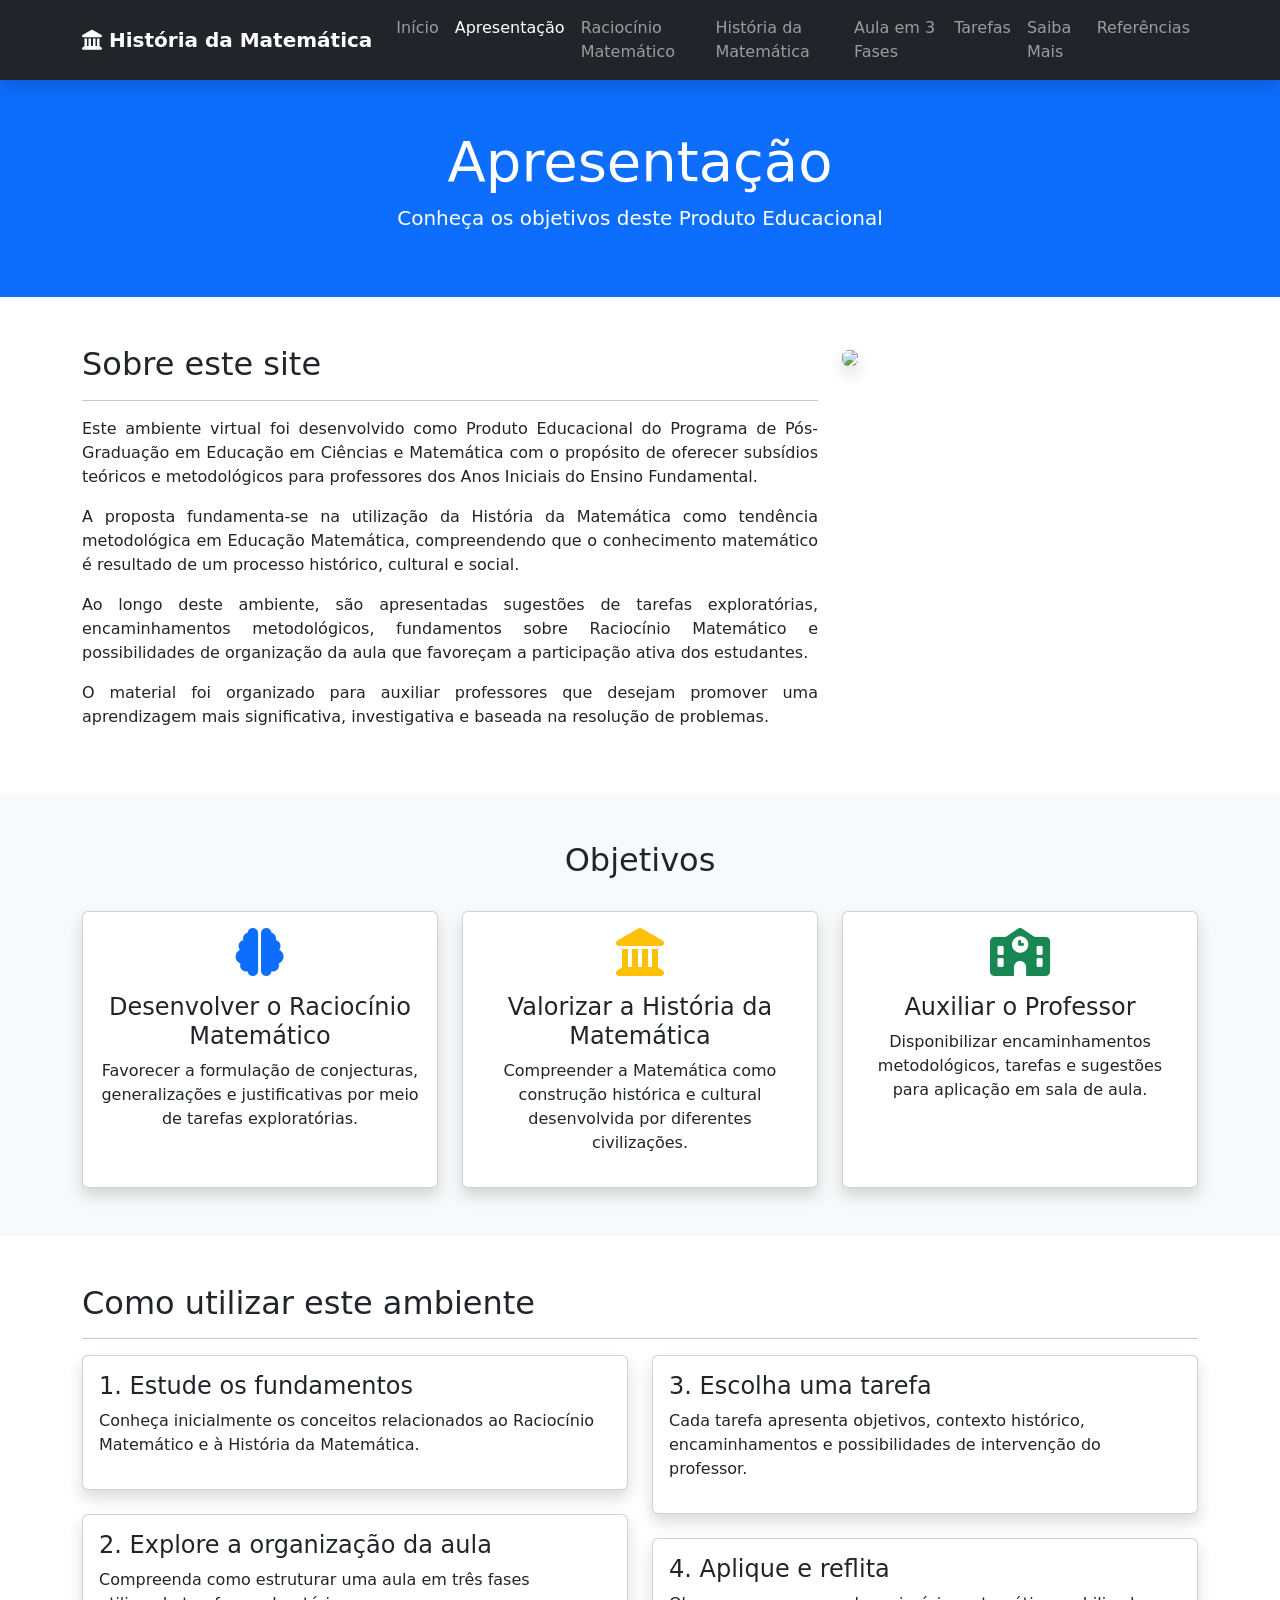
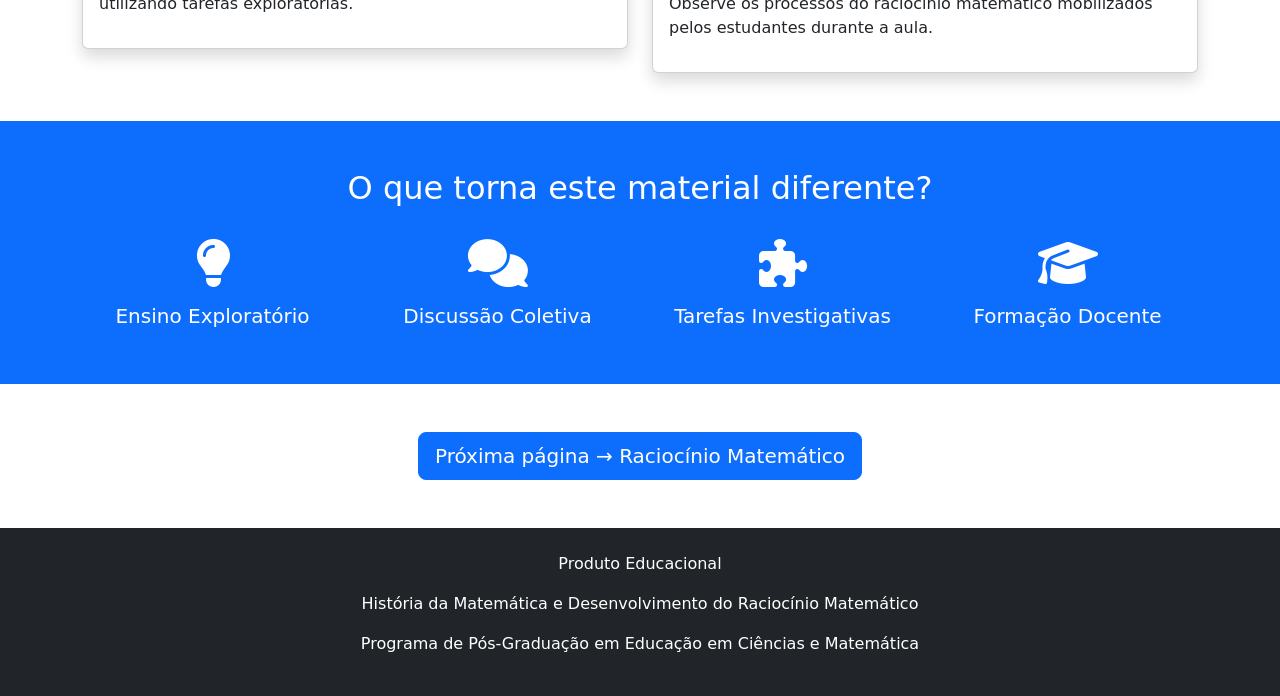
==== apresentacao.html @ 11dc43c8 "Create apresentacao.html" ====
<!DOCTYPE html>
<html lang="pt-BR">

<head>

    <meta charset="UTF-8">
    <meta name="viewport" content="width=device-width, initial-scale=1">

    <title>Apresentação | História da Matemática</title>

    <!-- Bootstrap -->

    <link href="https://cdn.jsdelivr.net/npm/bootstrap@5.3.3/dist/css/bootstrap.min.css" rel="stylesheet">

    <!-- Font Awesome -->

    <link rel="stylesheet"
        href="https://cdnjs.cloudflare.com/ajax/libs/font-awesome/6.6.0/css/all.min.css">

    <!-- CSS -->

    <link rel="stylesheet" href="css/style.css">

</head>

<body>

<!-- ================= MENU ================= -->

<nav class="navbar navbar-expand-lg navbar-dark bg-dark shadow">

<div class="container">

<a class="navbar-brand fw-bold" href="index.html">

<i class="fa-solid fa-landmark"></i>

História da Matemática

</a>

<button class="navbar-toggler"
type="button"
data-bs-toggle="collapse"
data-bs-target="#menu">

<span class="navbar-toggler-icon"></span>

</button>

<div class="collapse navbar-collapse" id="menu">

<ul class="navbar-nav ms-auto">

<li class="nav-item">

<a class="nav-link" href="index.html">Início</a>

</li>

<li class="nav-item">

<a class="nav-link active" href="apresentacao.html">

Apresentação

</a>

</li>

<li class="nav-item">

<a class="nav-link" href="raciocinio.html">

Raciocínio Matemático

</a>

</li>

<li class="nav-item">

<a class="nav-link" href="historia.html">

História da Matemática

</a>

</li>

<li class="nav-item">

<a class="nav-link" href="tres-fases.html">

Aula em 3 Fases

</a>

</li>

<li class="nav-item">

<a class="nav-link" href="tarefas.html">

Tarefas

</a>

</li>

<li class="nav-item">

<a class="nav-link" href="saiba-mais.html">

Saiba Mais

</a>

</li>

<li class="nav-item">

<a class="nav-link" href="referencias.html">

Referências

</a>

</li>

</ul>

</div>

</div>

</nav>

<!-- ================= CABEÇALHO ================= -->

<header class="bg-primary text-white py-5">

<div class="container text-center">

<h1 class="display-4">

Apresentação

</h1>

<p class="lead">

Conheça os objetivos deste Produto Educacional

</p>

</div>

</header>

<!-- ================= APRESENTAÇÃO ================= -->

<section class="container my-5">

<div class="row">

<div class="col-lg-8">

<h2>

Sobre este site

</h2>

<hr>

<p align="justify">

Este ambiente virtual foi desenvolvido como Produto Educacional do Programa
de Pós-Graduação em Educação em Ciências e Matemática com o propósito de
oferecer subsídios teóricos e metodológicos para professores dos Anos
Iniciais do Ensino Fundamental.

</p>

<p align="justify">

A proposta fundamenta-se na utilização da História da Matemática como
tendência metodológica em Educação Matemática, compreendendo que o
conhecimento matemático é resultado de um processo histórico, cultural e
social.

</p>

<p align="justify">

Ao longo deste ambiente, são apresentadas sugestões de tarefas
exploratórias, encaminhamentos metodológicos, fundamentos sobre
Raciocínio Matemático e possibilidades de organização da aula que
favoreçam a participação ativa dos estudantes.

</p>

<p align="justify">

O material foi organizado para auxiliar professores que desejam promover
uma aprendizagem mais significativa, investigativa e baseada na resolução
de problemas.

</p>

</div>

<div class="col-lg-4">

<img src="imagens/professor.jpg"
class="img-fluid rounded shadow">

</div>

</div>

</section>

<!-- ================= OBJETIVOS ================= -->

<section class="bg-light py-5">

<div class="container">

<h2 class="text-center">

Objetivos

</h2>

<br>

<div class="row">

<div class="col-md-4">

<div class="card shadow h-100">

<div class="card-body text-center">

<i class="fa-solid fa-brain fa-3x text-primary"></i>

<h4 class="mt-3">

Desenvolver o Raciocínio Matemático

</h4>

<p>

Favorecer a formulação de conjecturas,
generalizações e justificativas por meio de
tarefas exploratórias.

</p>

</div>

</div>

</div>

<div class="col-md-4">

<div class="card shadow h-100">

<div class="card-body text-center">

<i class="fa-solid fa-landmark fa-3x text-warning"></i>

<h4 class="mt-3">

Valorizar a História da Matemática

</h4>

<p>

Compreender a Matemática como construção
histórica e cultural desenvolvida por diferentes
civilizações.

</p>

</div>

</div>

</div>

<div class="col-md-4">

<div class="card shadow h-100">

<div class="card-body text-center">

<i class="fa-solid fa-school fa-3x text-success"></i>

<h4 class="mt-3">

Auxiliar o Professor

</h4>

<p>

Disponibilizar encaminhamentos metodológicos,
tarefas e sugestões para aplicação em sala de
aula.

</p>

</div>

</div>

</div>

</div>

</div>

</section>

<!-- ================= COMO UTILIZAR ================= -->

<section class="container my-5">

<h2>

Como utilizar este ambiente

</h2>

<hr>

<div class="row">

<div class="col-md-6">

<div class="card shadow mb-4">

<div class="card-body">

<h4>

1. Estude os fundamentos

</h4>

<p>

Conheça inicialmente os conceitos relacionados
ao Raciocínio Matemático e à História da
Matemática.

</p>

</div>

</div>

<div class="card shadow">

<div class="card-body">

<h4>

2. Explore a organização da aula

</h4>

<p>

Compreenda como estruturar uma aula em três
fases utilizando tarefas exploratórias.

</p>

</div>

</div>

</div>

<div class="col-md-6">

<div class="card shadow mb-4">

<div class="card-body">

<h4>

3. Escolha uma tarefa

</h4>

<p>

Cada tarefa apresenta objetivos, contexto
histórico, encaminhamentos e possibilidades de
intervenção do professor.

</p>

</div>

</div>

<div class="card shadow">

<div class="card-body">

<h4>

4. Aplique e reflita

</h4>

<p>

Observe os processos do raciocínio matemático
mobilizados pelos estudantes durante a aula.

</p>

</div>

</div>

</div>

</div>

</section>

<!-- ================= DIFERENCIAIS ================= -->

<section class="bg-primary text-white py-5">

<div class="container">

<h2 class="text-center">

O que torna este material diferente?

</h2>

<br>

<div class="row">

<div class="col-md-3 text-center">

<i class="fa-solid fa-lightbulb fa-3x"></i>

<h5 class="mt-3">

Ensino Exploratório

</h5>

</div>

<div class="col-md-3 text-center">

<i class="fa-solid fa-comments fa-3x"></i>

<h5 class="mt-3">

Discussão Coletiva

</h5>

</div>

<div class="col-md-3 text-center">

<i class="fa-solid fa-puzzle-piece fa-3x"></i>

<h5 class="mt-3">

Tarefas Investigativas

</h5>

</div>

<div class="col-md-3 text-center">

<i class="fa-solid fa-graduation-cap fa-3x"></i>

<h5 class="mt-3">

Formação Docente

</h5>

</div>

</div>

</div>

</section>

<!-- ================= BOTÕES ================= -->

<section class="container text-center my-5">

<a href="raciocinio.html"
class="btn btn-primary btn-lg">

Próxima página →
Raciocínio Matemático

</a>

</section>

<!-- ================= RODAPÉ ================= -->

<footer class="bg-dark text-white text-center py-4">

<p>

Produto Educacional

</p>

<p>

História da Matemática e Desenvolvimento do
Raciocínio Matemático

</p>

<p>

Programa de Pós-Graduação em Educação em Ciências e Matemática

</p>

</footer>

<script src="https://cdn.jsdelivr.net/npm/bootstrap@5.3.3/dist/js/bootstrap.bundle.min.js"></script>

</body>

</html>
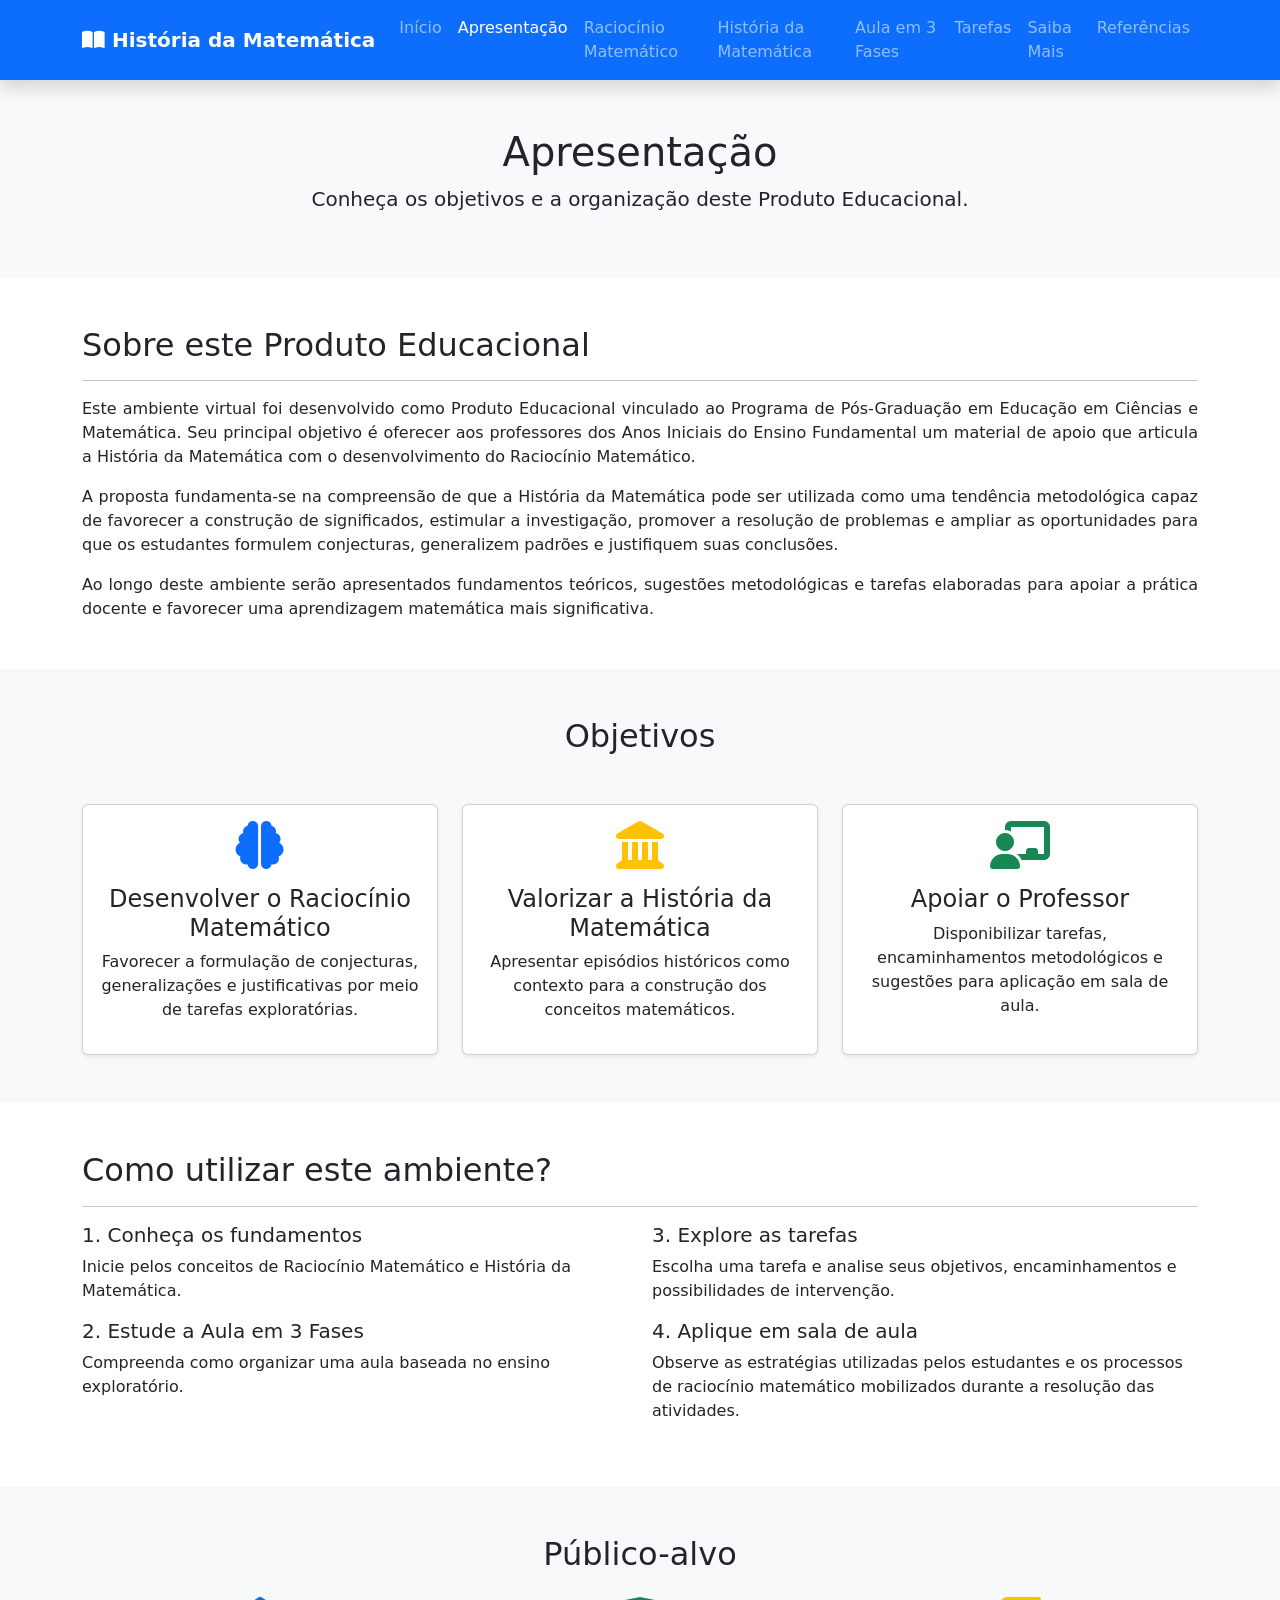
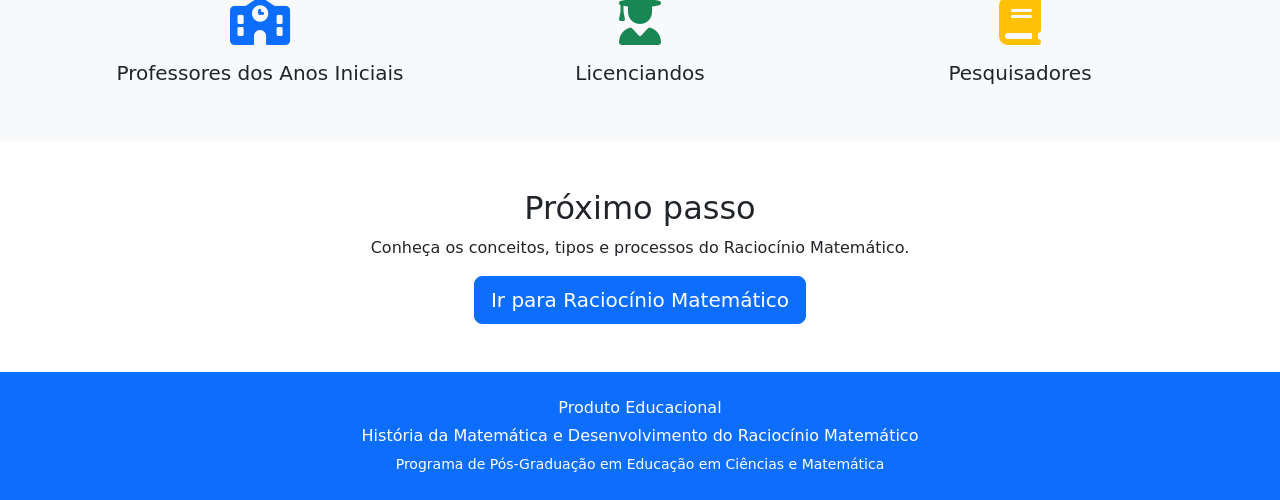
==== commit c57b84c7: "Update apresentacao.html" ====
--- a/apresentacao.html
+++ b/apresentacao.html
@@ -4,9 +4,10 @@
 <head>
 
     <meta charset="UTF-8">
-    <meta name="viewport" content="width=device-width, initial-scale=1">
-
-    <title>Apresentação | História da Matemática</title>
+
+    <meta name="viewport" content="width=device-width, initial-scale=1.0">
+
+    <title>Apresentação</title>
 
     <!-- Bootstrap -->
 
@@ -15,52 +16,65 @@
     <!-- Font Awesome -->
 
     <link rel="stylesheet"
-        href="https://cdnjs.cloudflare.com/ajax/libs/font-awesome/6.6.0/css/all.min.css">
+        href="https://cdnjs.cloudflare.com/ajax/libs/font-awesome/6.5.2/css/all.min.css">
 
     <!-- CSS -->
 
-    <link rel="stylesheet" href="css/style.css">
+    <link rel="stylesheet" href="style.css">
 
 </head>
 
 <body>
 
-<!-- ================= MENU ================= -->
-
-<nav class="navbar navbar-expand-lg navbar-dark bg-dark shadow">
+<!-- MENU -->
+
+<nav class="navbar navbar-expand-lg navbar-dark bg-primary shadow">
 
 <div class="container">
 
 <a class="navbar-brand fw-bold" href="index.html">
 
-<i class="fa-solid fa-landmark"></i>
+<i class="fa-solid fa-book-open"></i>
 
 História da Matemática
 
 </a>
 
 <button class="navbar-toggler"
+
 type="button"
+
 data-bs-toggle="collapse"
+
 data-bs-target="#menu">
 
 <span class="navbar-toggler-icon"></span>
 
 </button>
 
-<div class="collapse navbar-collapse" id="menu">
+<div class="collapse navbar-collapse"
+
+id="menu">
 
 <ul class="navbar-nav ms-auto">
 
 <li class="nav-item">
 
-<a class="nav-link" href="index.html">Início</a>
-
-</li>
-
-<li class="nav-item">
-
-<a class="nav-link active" href="apresentacao.html">
+<a class="nav-link"
+
+href="index.html">
+
+Início
+
+</a>
+
+</li>
+
+<li class="nav-item">
+
+<a class="nav-link active"
+
+href="apresentacao.html">
 
 Apresentação
 
@@ -70,7 +84,9 @@
 
 <li class="nav-item">
 
-<a class="nav-link" href="raciocinio.html">
+<a class="nav-link"
+
+href="raciocinio.html">
 
 Raciocínio Matemático
 
@@ -80,7 +96,9 @@
 
 <li class="nav-item">
 
-<a class="nav-link" href="historia.html">
+<a class="nav-link"
+
+href="historia.html">
 
 História da Matemática
 
@@ -90,7 +108,9 @@
 
 <li class="nav-item">
 
-<a class="nav-link" href="tres-fases.html">
+<a class="nav-link"
+
+href="aula-tres-fases.html">
 
 Aula em 3 Fases
 
@@ -100,7 +120,9 @@
 
 <li class="nav-item">
 
-<a class="nav-link" href="tarefas.html">
+<a class="nav-link"
+
+href="tarefas.html">
 
 Tarefas
 
@@ -110,7 +132,9 @@
 
 <li class="nav-item">
 
-<a class="nav-link" href="saiba-mais.html">
+<a class="nav-link"
+
+href="saiba-mais.html">
 
 Saiba Mais
 
@@ -120,7 +144,9 @@
 
 <li class="nav-item">
 
-<a class="nav-link" href="referencias.html">
+<a class="nav-link"
+
+href="referencias.html">
 
 Referências
 
@@ -136,13 +162,13 @@
 
 </nav>
 
-<!-- ================= CABEÇALHO ================= -->
-
-<header class="bg-primary text-white py-5">
+<!-- CABEÇALHO -->
+
+<header class="bg-light py-5">
 
 <div class="container text-center">
 
-<h1 class="display-4">
+<h1>
 
 Apresentação
 
@@ -150,7 +176,7 @@
 
 <p class="lead">
 
-Conheça os objetivos deste Produto Educacional
+Conheça os objetivos e a organização deste Produto Educacional.
 
 </p>
 
@@ -158,63 +184,203 @@
 
 </header>
 
-<!-- ================= APRESENTAÇÃO ================= -->
+<!-- SOBRE -->
 
 <section class="container my-5">
 
+<h2>
+
+Sobre este Produto Educacional
+
+</h2>
+
+<hr>
+
+<p align="justify">
+
+Este ambiente virtual foi desenvolvido como Produto Educacional vinculado ao Programa de Pós-Graduação em Educação em Ciências e Matemática. Seu principal objetivo é oferecer aos professores dos Anos Iniciais do Ensino Fundamental um material de apoio que articula a História da Matemática com o desenvolvimento do Raciocínio Matemático.
+
+</p>
+
+<p align="justify">
+
+A proposta fundamenta-se na compreensão de que a História da Matemática pode ser utilizada como uma tendência metodológica capaz de favorecer a construção de significados, estimular a investigação, promover a resolução de problemas e ampliar as oportunidades para que os estudantes formulem conjecturas, generalizem padrões e justifiquem suas conclusões.
+
+</p>
+
+<p align="justify">
+
+Ao longo deste ambiente serão apresentados fundamentos teóricos, sugestões metodológicas e tarefas elaboradas para apoiar a prática docente e favorecer uma aprendizagem matemática mais significativa.
+
+</p>
+
+</section>
+
+<!-- OBJETIVOS -->
+
+<section class="bg-light py-5">
+
+<div class="container">
+
+<h2 class="text-center mb-5">
+
+Objetivos
+
+</h2>
+
 <div class="row">
 
-<div class="col-lg-8">
+<div class="col-md-4">
+
+<div class="card shadow-sm h-100">
+
+<div class="card-body text-center">
+
+<i class="fa-solid fa-brain fa-3x text-primary mb-3"></i>
+
+<h4>
+
+Desenvolver o Raciocínio Matemático
+
+</h4>
+
+<p>
+
+Favorecer a formulação de conjecturas, generalizações e justificativas por meio de tarefas exploratórias.
+
+</p>
+
+</div>
+
+</div>
+
+</div>
+
+<div class="col-md-4">
+
+<div class="card shadow-sm h-100">
+
+<div class="card-body text-center">
+
+<i class="fa-solid fa-landmark fa-3x text-warning mb-3"></i>
+
+<h4>
+
+Valorizar a História da Matemática
+
+</h4>
+
+<p>
+
+Apresentar episódios históricos como contexto para a construção dos conceitos matemáticos.
+
+</p>
+
+</div>
+
+</div>
+
+</div>
+
+<div class="col-md-4">
+
+<div class="card shadow-sm h-100">
+
+<div class="card-body text-center">
+
+<i class="fa-solid fa-chalkboard-user fa-3x text-success mb-3"></i>
+
+<h4>
+
+Apoiar o Professor
+
+</h4>
+
+<p>
+
+Disponibilizar tarefas, encaminhamentos metodológicos e sugestões para aplicação em sala de aula.
+
+</p>
+
+</div>
+
+</div>
+
+</div>
+
+</div>
+
+</div>
+
+</section>
+
+<!-- COMO UTILIZAR -->
+
+<section class="container my-5">
 
 <h2>
 
-Sobre este site
+Como utilizar este ambiente?
 
 </h2>
 
 <hr>
 
-<p align="justify">
-
-Este ambiente virtual foi desenvolvido como Produto Educacional do Programa
-de Pós-Graduação em Educação em Ciências e Matemática com o propósito de
-oferecer subsídios teóricos e metodológicos para professores dos Anos
-Iniciais do Ensino Fundamental.
-
-</p>
-
-<p align="justify">
-
-A proposta fundamenta-se na utilização da História da Matemática como
-tendência metodológica em Educação Matemática, compreendendo que o
-conhecimento matemático é resultado de um processo histórico, cultural e
-social.
-
-</p>
-
-<p align="justify">
-
-Ao longo deste ambiente, são apresentadas sugestões de tarefas
-exploratórias, encaminhamentos metodológicos, fundamentos sobre
-Raciocínio Matemático e possibilidades de organização da aula que
-favoreçam a participação ativa dos estudantes.
-
-</p>
-
-<p align="justify">
-
-O material foi organizado para auxiliar professores que desejam promover
-uma aprendizagem mais significativa, investigativa e baseada na resolução
-de problemas.
-
-</p>
-
-</div>
-
-<div class="col-lg-4">
-
-<img src="imagens/professor.jpg"
-class="img-fluid rounded shadow">
+<div class="row">
+
+<div class="col-md-6">
+
+<h5>
+
+1. Conheça os fundamentos
+
+</h5>
+
+<p>
+
+Inicie pelos conceitos de Raciocínio Matemático e História da Matemática.
+
+</p>
+
+<h5>
+
+2. Estude a Aula em 3 Fases
+
+</h5>
+
+<p>
+
+Compreenda como organizar uma aula baseada no ensino exploratório.
+
+</p>
+
+</div>
+
+<div class="col-md-6">
+
+<h5>
+
+3. Explore as tarefas
+
+</h5>
+
+<p>
+
+Escolha uma tarefa e analise seus objetivos, encaminhamentos e possibilidades de intervenção.
+
+</p>
+
+<h5>
+
+4. Aplique em sala de aula
+
+</h5>
+
+<p>
+
+Observe as estratégias utilizadas pelos estudantes e os processos de raciocínio matemático mobilizados durante a resolução das atividades.
+
+</p>
 
 </div>
 
@@ -222,103 +388,53 @@
 
 </section>
 
-<!-- ================= OBJETIVOS ================= -->
+<!-- PÚBLICO -->
 
 <section class="bg-light py-5">
 
 <div class="container">
 
-<h2 class="text-center">
-
-Objetivos
+<h2 class="text-center mb-4">
+
+Público-alvo
 
 </h2>
 
-<br>
-
-<div class="row">
+<div class="row text-center">
 
 <div class="col-md-4">
 
-<div class="card shadow h-100">
-
-<div class="card-body text-center">
-
-<i class="fa-solid fa-brain fa-3x text-primary"></i>
-
-<h4 class="mt-3">
-
-Desenvolver o Raciocínio Matemático
-
-</h4>
-
-<p>
-
-Favorecer a formulação de conjecturas,
-generalizações e justificativas por meio de
-tarefas exploratórias.
-
-</p>
-
-</div>
-
-</div>
+<i class="fa-solid fa-school fa-3x text-primary mb-3"></i>
+
+<h5>
+
+Professores dos Anos Iniciais
+
+</h5>
 
 </div>
 
 <div class="col-md-4">
 
-<div class="card shadow h-100">
-
-<div class="card-body text-center">
-
-<i class="fa-solid fa-landmark fa-3x text-warning"></i>
-
-<h4 class="mt-3">
-
-Valorizar a História da Matemática
-
-</h4>
-
-<p>
-
-Compreender a Matemática como construção
-histórica e cultural desenvolvida por diferentes
-civilizações.
-
-</p>
-
-</div>
-
-</div>
+<i class="fa-solid fa-user-graduate fa-3x text-success mb-3"></i>
+
+<h5>
+
+Licenciandos
+
+</h5>
 
 </div>
 
 <div class="col-md-4">
 
-<div class="card shadow h-100">
-
-<div class="card-body text-center">
-
-<i class="fa-solid fa-school fa-3x text-success"></i>
-
-<h4 class="mt-3">
-
-Auxiliar o Professor
-
-</h4>
-
-<p>
-
-Disponibilizar encaminhamentos metodológicos,
-tarefas e sugestões para aplicação em sala de
-aula.
-
-</p>
-
-</div>
-
-</div>
+<i class="fa-solid fa-book fa-3x text-warning mb-3"></i>
+
+<h5>
+
+Pesquisadores
+
+</h5>
 
 </div>
 
@@ -328,227 +444,58 @@
 
 </section>
 
-<!-- ================= COMO UTILIZAR ================= -->
-
-<section class="container my-5">
+<!-- BOTÃO -->
+
+<section class="container text-center py-5">
 
 <h2>
 
-Como utilizar este ambiente
+Próximo passo
 
 </h2>
 
-<hr>
-
-<div class="row">
-
-<div class="col-md-6">
-
-<div class="card shadow mb-4">
-
-<div class="card-body">
-
-<h4>
-
-1. Estude os fundamentos
-
-</h4>
-
-<p>
-
-Conheça inicialmente os conceitos relacionados
-ao Raciocínio Matemático e à História da
-Matemática.
-
-</p>
-
-</div>
-
-</div>
-
-<div class="card shadow">
-
-<div class="card-body">
-
-<h4>
-
-2. Explore a organização da aula
-
-</h4>
-
-<p>
-
-Compreenda como estruturar uma aula em três
-fases utilizando tarefas exploratórias.
-
-</p>
-
-</div>
-
-</div>
-
-</div>
-
-<div class="col-md-6">
-
-<div class="card shadow mb-4">
-
-<div class="card-body">
-
-<h4>
-
-3. Escolha uma tarefa
-
-</h4>
-
-<p>
-
-Cada tarefa apresenta objetivos, contexto
-histórico, encaminhamentos e possibilidades de
-intervenção do professor.
-
-</p>
-
-</div>
-
-</div>
-
-<div class="card shadow">
-
-<div class="card-body">
-
-<h4>
-
-4. Aplique e reflita
-
-</h4>
-
-<p>
-
-Observe os processos do raciocínio matemático
-mobilizados pelos estudantes durante a aula.
-
-</p>
-
-</div>
-
-</div>
-
-</div>
-
-</div>
+<p>
+
+Conheça os conceitos, tipos e processos do Raciocínio Matemático.
+
+</p>
+
+<a href="raciocinio.html"
+
+class="btn btn-primary btn-lg">
+
+Ir para Raciocínio Matemático
+
+</a>
 
 </section>
 
-<!-- ================= DIFERENCIAIS ================= -->
-
-<section class="bg-primary text-white py-5">
-
-<div class="container">
-
-<h2 class="text-center">
-
-O que torna este material diferente?
-
-</h2>
-
-<br>
-
-<div class="row">
-
-<div class="col-md-3 text-center">
-
-<i class="fa-solid fa-lightbulb fa-3x"></i>
-
-<h5 class="mt-3">
-
-Ensino Exploratório
-
-</h5>
-
-</div>
-
-<div class="col-md-3 text-center">
-
-<i class="fa-solid fa-comments fa-3x"></i>
-
-<h5 class="mt-3">
-
-Discussão Coletiva
-
-</h5>
-
-</div>
-
-<div class="col-md-3 text-center">
-
-<i class="fa-solid fa-puzzle-piece fa-3x"></i>
-
-<h5 class="mt-3">
-
-Tarefas Investigativas
-
-</h5>
-
-</div>
-
-<div class="col-md-3 text-center">
-
-<i class="fa-solid fa-graduation-cap fa-3x"></i>
-
-<h5 class="mt-3">
-
-Formação Docente
-
-</h5>
-
-</div>
-
-</div>
-
-</div>
-
-</section>
-
-<!-- ================= BOTÕES ================= -->
-
-<section class="container text-center my-5">
-
-<a href="raciocinio.html"
-class="btn btn-primary btn-lg">
-
-Próxima página →
-Raciocínio Matemático
-
-</a>
-
-</section>
-
-<!-- ================= RODAPÉ ================= -->
-
-<footer class="bg-dark text-white text-center py-4">
-
-<p>
+<!-- RODAPÉ -->
+
+<footer class="bg-primary text-white text-center py-4">
+
+<p class="mb-1">
 
 Produto Educacional
 
 </p>
 
-<p>
-
-História da Matemática e Desenvolvimento do
-Raciocínio Matemático
-
-</p>
-
-<p>
+<p class="mb-1">
+
+História da Matemática e Desenvolvimento do Raciocínio Matemático
+
+</p>
+
+<small>
 
 Programa de Pós-Graduação em Educação em Ciências e Matemática
 
-</p>
+</small>
 
 </footer>
 
+<!-- Bootstrap -->
+
 <script src="https://cdn.jsdelivr.net/npm/bootstrap@5.3.3/dist/js/bootstrap.bundle.min.js"></script>
 
 </body>
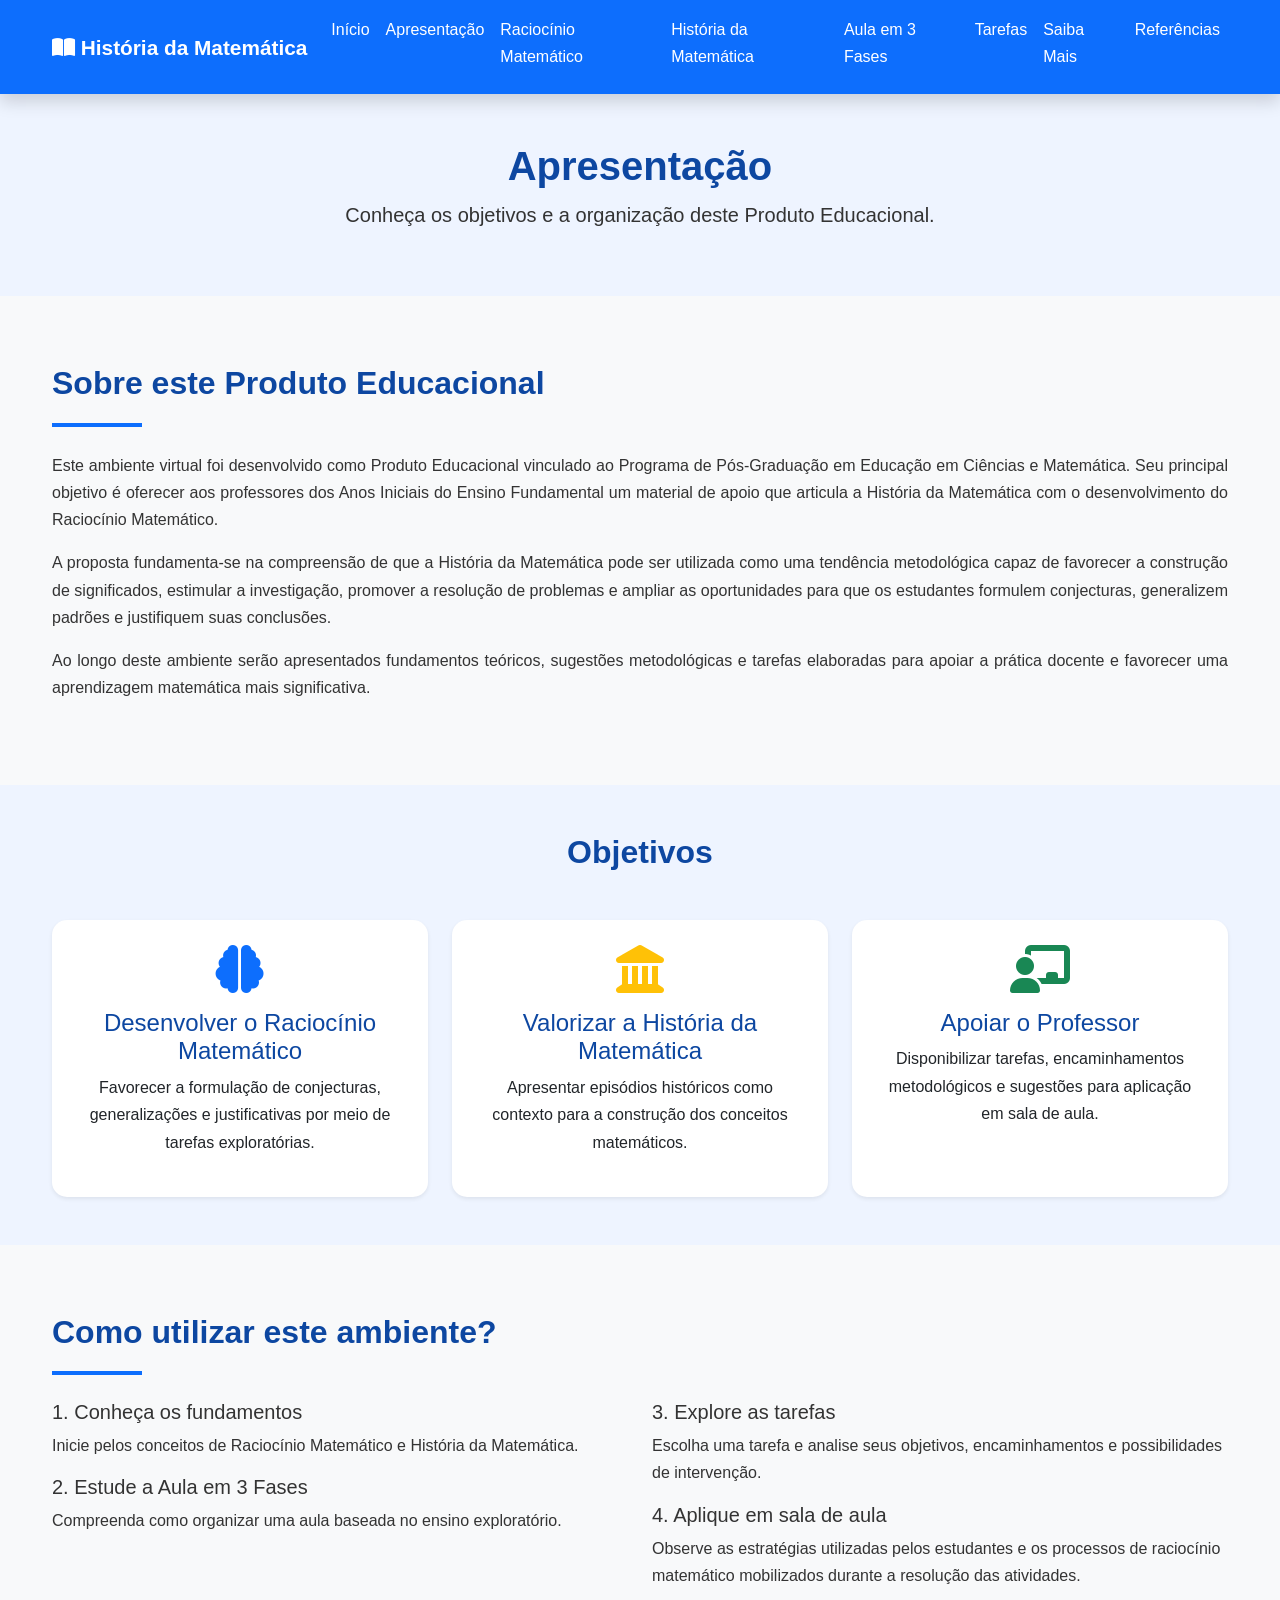
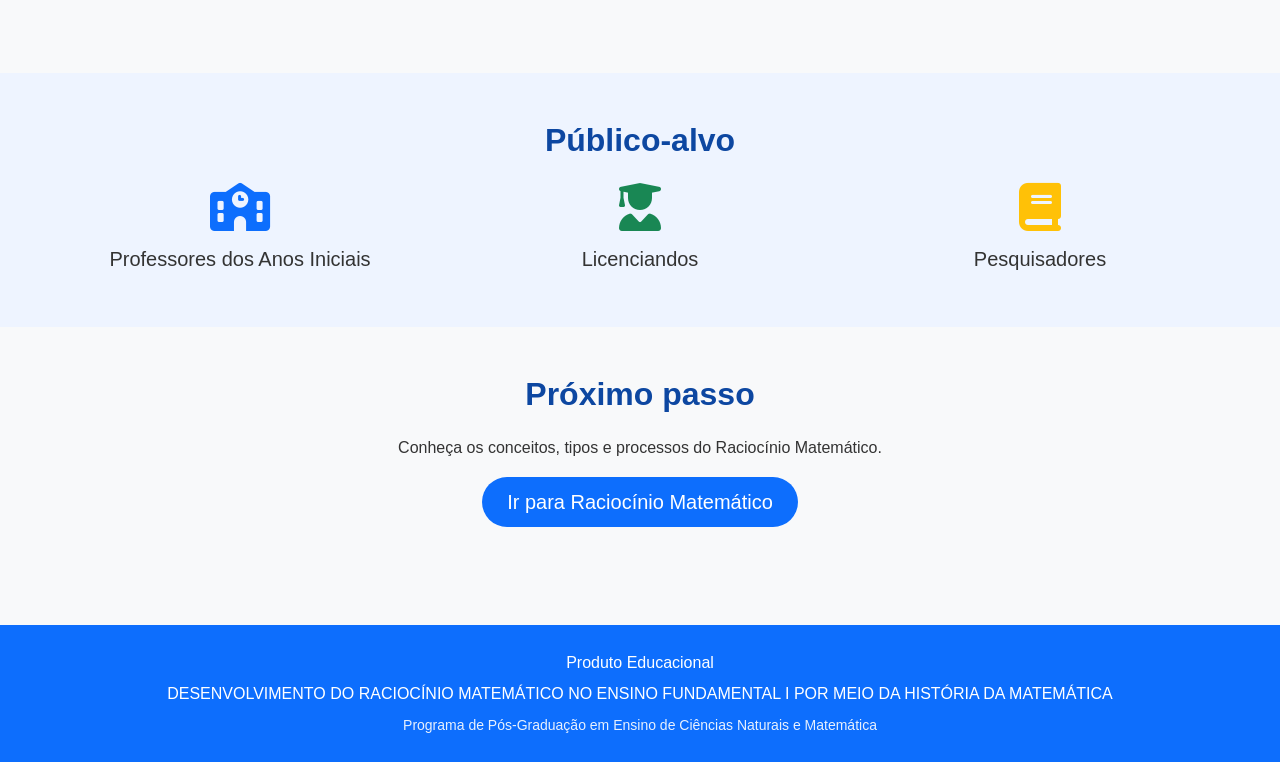
==== commit 468961ad: "Update apresentacao.html" ====
--- a/apresentacao.html
+++ b/apresentacao.html
@@ -482,13 +482,13 @@
 
 <p class="mb-1">
 
-História da Matemática e Desenvolvimento do Raciocínio Matemático
-
+DESENVOLVIMENTO DO RACIOCÍNIO MATEMÁTICO NO ENSINO FUNDAMENTAL I POR MEIO DA HISTÓRIA DA MATEMÁTICA
+    
 </p>
 
 <small>
 
-Programa de Pós-Graduação em Educação em Ciências e Matemática
+Programa de Pós-Graduação em Ensino de Ciências Naturais e Matemática
 
 </small>
 
--- a/style.css
+++ b/style.css
@@ -0,0 +1,409 @@
+/* ==========================================================
+   ESTILO GERAL
+========================================================== */
+
+body{
+
+    font-family: Arial, Helvetica, sans-serif;
+
+    background:#f8f9fa;
+
+    color:#333;
+
+    line-height:1.7;
+
+}
+
+/* ==========================================================
+   MENU
+========================================================== */
+
+.navbar{
+
+    background:#0d6efd !important;
+
+}
+
+.navbar-brand{
+
+    font-size:1.3rem;
+
+    font-weight:bold;
+
+}
+
+.nav-link{
+
+    color:white !important;
+
+    transition:.3s;
+
+}
+
+.nav-link:hover{
+
+    color:#ffd54f !important;
+
+}
+
+/* ==========================================================
+   CABEÇALHO
+========================================================== */
+
+header{
+
+    background:#eef4ff;
+
+}
+
+header h1{
+
+    font-weight:bold;
+
+    color:#0d47a1;
+
+}
+
+header p{
+
+    font-size:1.2rem;
+
+}
+
+/* ==========================================================
+   TÍTULOS
+========================================================== */
+
+h2{
+
+    color:#0d47a1;
+
+    margin-bottom:20px;
+
+    font-weight:bold;
+
+}
+
+h4{
+
+    color:#0d47a1;
+
+}
+
+hr{
+
+    width:90px;
+
+    height:4px;
+
+    background:#0d6efd;
+
+    opacity:1;
+
+    border:none;
+
+    margin-bottom:25px;
+
+}
+
+/* ==========================================================
+   CARDS
+========================================================== */
+
+.card{
+
+    border:none;
+
+    border-radius:15px;
+
+    transition:.3s;
+
+}
+
+.card:hover{
+
+    transform:translateY(-5px);
+
+    box-shadow:0 10px 20px rgba(0,0,0,.15);
+
+}
+
+.card-body{
+
+    padding:25px;
+
+}
+
+.card i{
+
+    margin-bottom:15px;
+
+}
+
+/* ==========================================================
+   TABELAS
+========================================================== */
+
+.table{
+
+    background:white;
+
+}
+
+.table th{
+
+    text-align:center;
+
+}
+
+.table td{
+
+    vertical-align:middle;
+
+}
+
+/* ==========================================================
+   LIST GROUP
+========================================================== */
+
+.list-group-item{
+
+    padding:18px;
+
+}
+
+/* ==========================================================
+   ALERTAS
+========================================================== */
+
+.alert{
+
+    border-radius:12px;
+
+    padding:25px;
+
+}
+
+/* ==========================================================
+   BOTÕES
+========================================================== */
+
+.btn{
+
+    border-radius:30px;
+
+    padding:10px 25px;
+
+}
+
+.btn-primary{
+
+    background:#0d6efd;
+
+    border:none;
+
+}
+
+.btn-primary:hover{
+
+    background:#0b5ed7;
+
+}
+
+.btn-success{
+
+    border:none;
+
+}
+
+/* ==========================================================
+   SEÇÕES
+========================================================== */
+
+section{
+
+    padding-top:20px;
+
+    padding-bottom:20px;
+
+}
+
+/* ==========================================================
+   ÍCONES
+========================================================== */
+
+.fa-3x{
+
+    margin-bottom:15px;
+
+}
+
+/* ==========================================================
+   RODAPÉ
+========================================================== */
+
+footer{
+
+    margin-top:50px;
+
+}
+
+footer p{
+
+    margin:0;
+
+}
+
+footer small{
+
+    opacity:.9;
+
+}
+
+/* ==========================================================
+   IMAGENS
+========================================================== */
+
+img{
+
+    max-width:100%;
+
+    height:auto;
+
+}
+
+/* ==========================================================
+   RESPONSIVO
+========================================================== */
+
+@media(max-width:768px){
+
+header{
+
+    text-align:center;
+
+}
+
+header h1{
+
+    font-size:2rem;
+
+}
+
+.display-4{
+
+    font-size:2rem;
+
+}
+
+.card{
+
+    margin-bottom:20px;
+
+}
+
+h2{
+
+    text-align:center;
+
+}
+
+}
+
+/* ==========================================================
+   ANIMAÇÃO SUAVE
+========================================================== */
+
+html{
+
+    scroll-behavior:smooth;
+
+}
+
+/* ==========================================================
+   CORES DAS CAIXAS
+========================================================== */
+
+.bg-light{
+
+    background:#eef4ff !important;
+
+}
+
+/* ==========================================================
+   LINKS
+========================================================== */
+
+a{
+
+    text-decoration:none;
+
+}
+
+a:hover{
+
+    text-decoration:none;
+
+}
+
+/* ==========================================================
+   LISTAS
+========================================================== */
+
+ul li{
+
+    margin-bottom:8px;
+
+}
+
+/* ==========================================================
+   ESPAÇAMENTOS
+========================================================== */
+
+.container{
+
+    max-width:1200px;
+
+}
+
+/* ==========================================================
+BOTÃO VOLTAR AO TOPO
+========================================================== */
+
+#btnTopo{
+
+    position:fixed;
+
+    right:25px;
+
+    bottom:25px;
+
+    width:45px;
+
+    height:45px;
+
+    border:none;
+
+    border-radius:50%;
+
+    background:#0d6efd;
+
+    color:white;
+
+    font-size:22px;
+
+    cursor:pointer;
+
+    display:none;
+
+    box-shadow:0 4px 10px rgba(0,0,0,.3);
+
+    transition:.3s;
+
+}
+
+#btnTopo:hover{
+
+    background:#084298;
+
+}
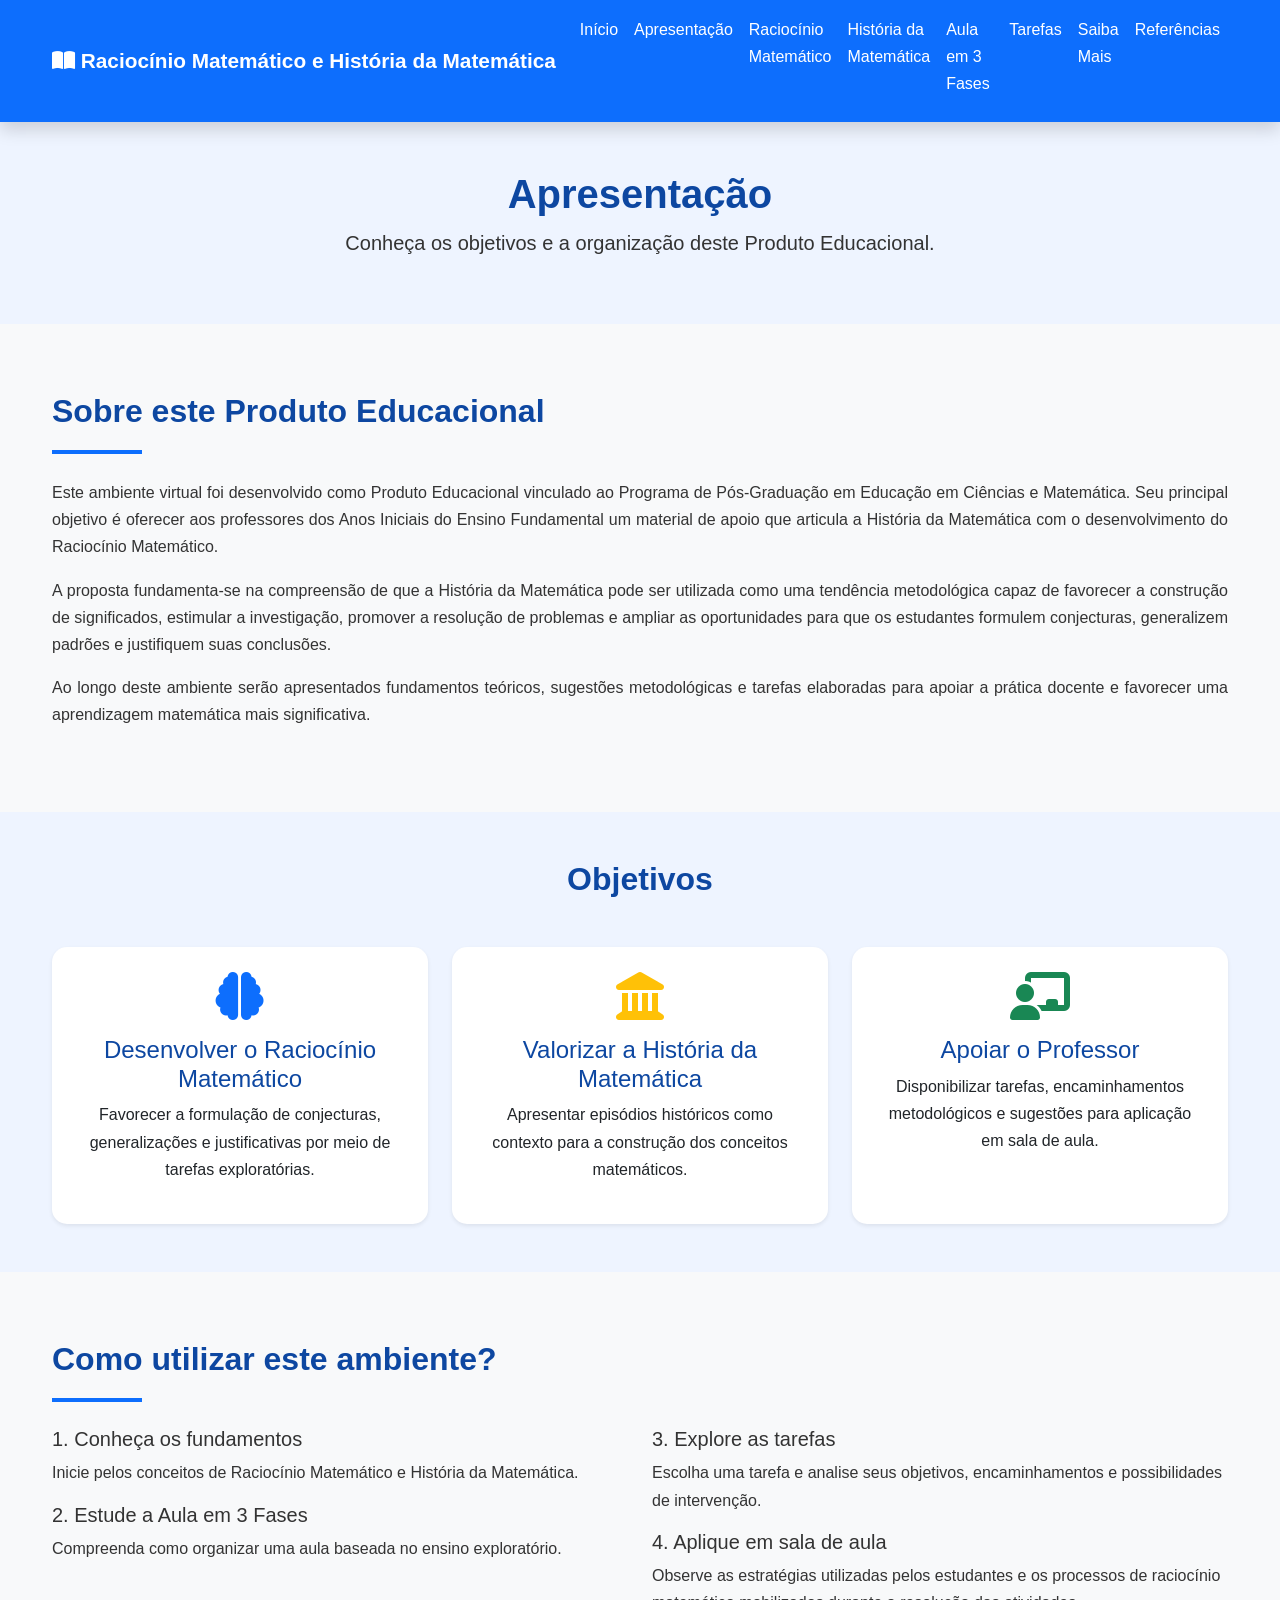
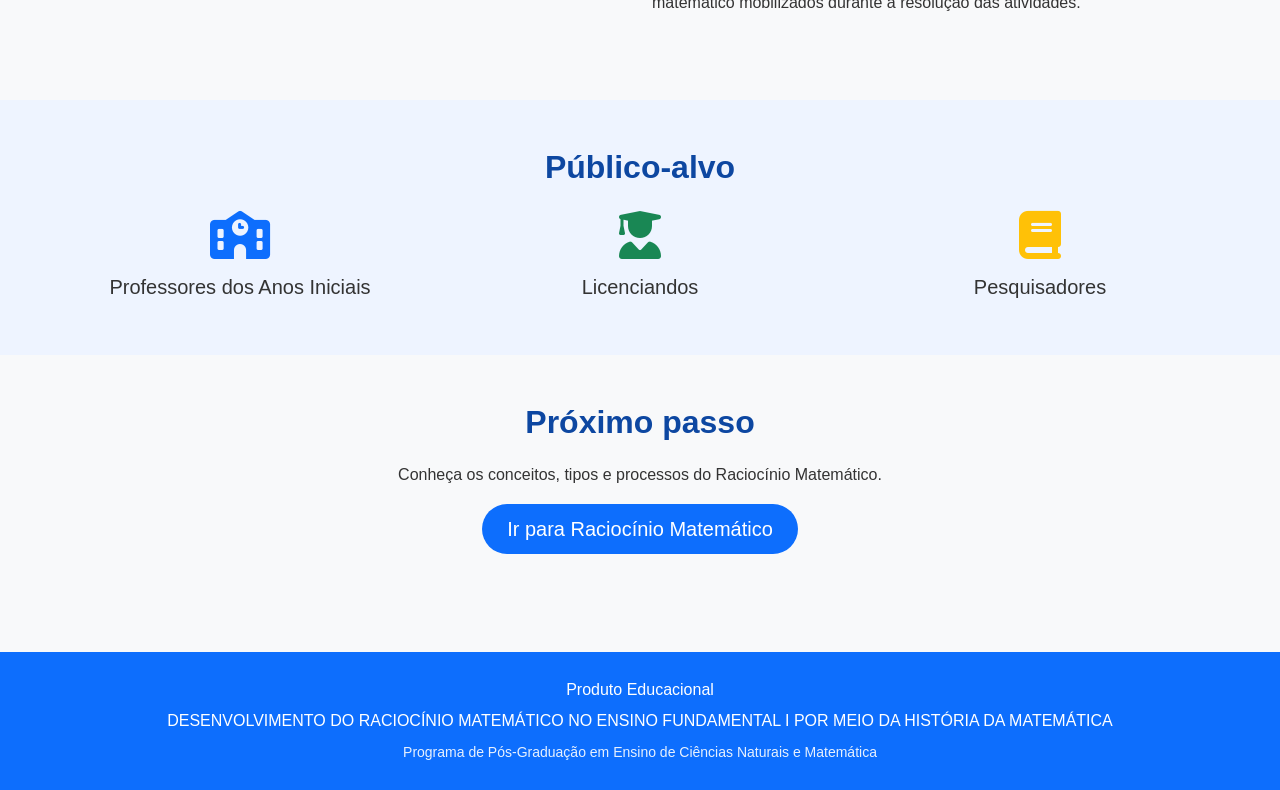
==== commit 772f4c83: "Update apresentacao.html" ====
--- a/apresentacao.html
+++ b/apresentacao.html
@@ -36,7 +36,7 @@
 
 <i class="fa-solid fa-book-open"></i>
 
-História da Matemática
+Raciocínio Matemático e História da Matemática
 
 </a>
 
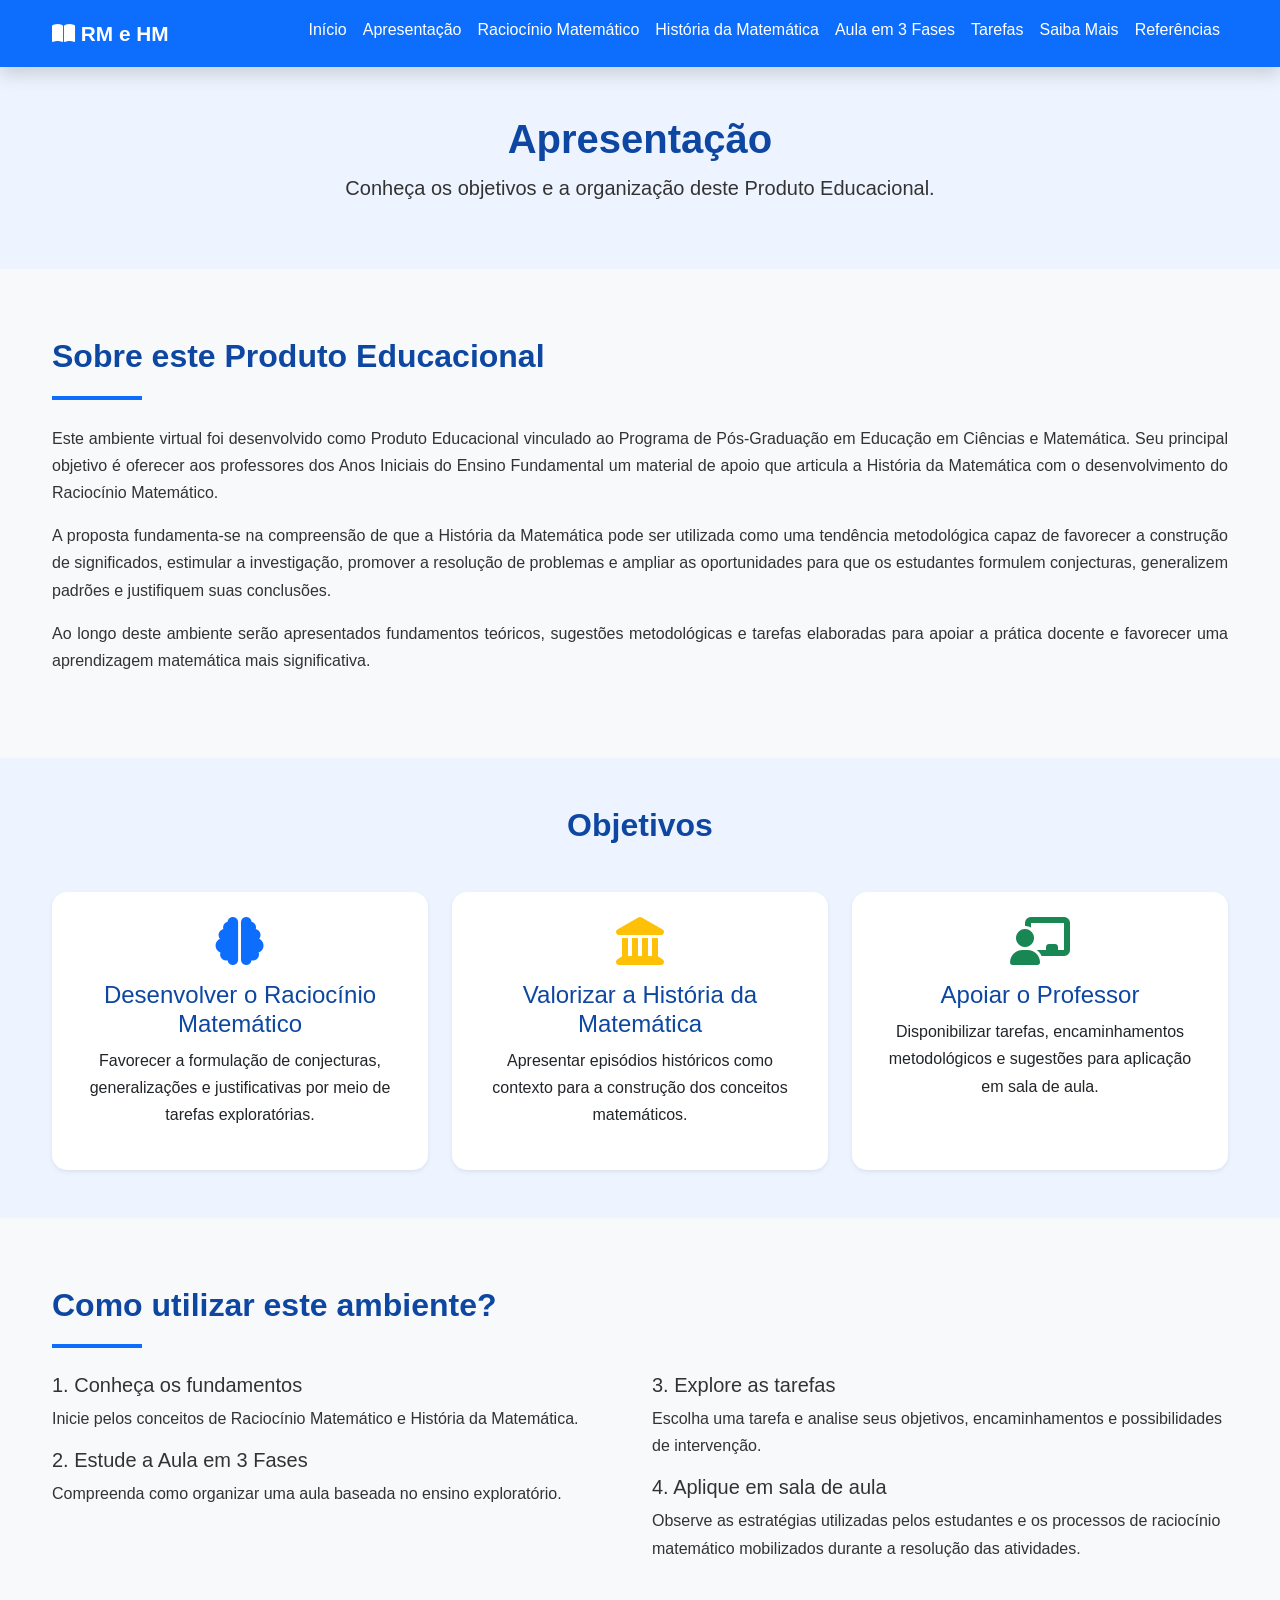
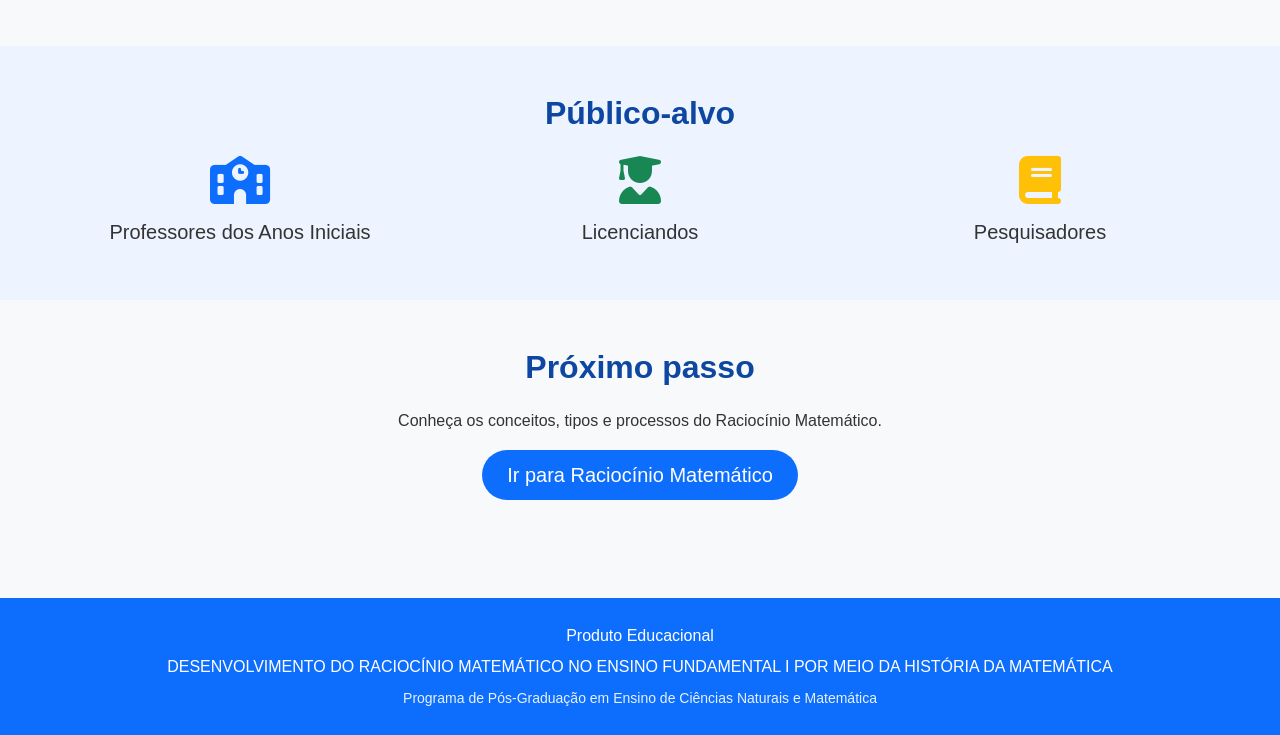
==== commit 199e6790: "Update apresentacao.html" ====
--- a/apresentacao.html
+++ b/apresentacao.html
@@ -36,7 +36,7 @@
 
 <i class="fa-solid fa-book-open"></i>
 
-Raciocínio Matemático e História da Matemática
+ RM e HM
 
 </a>
 
